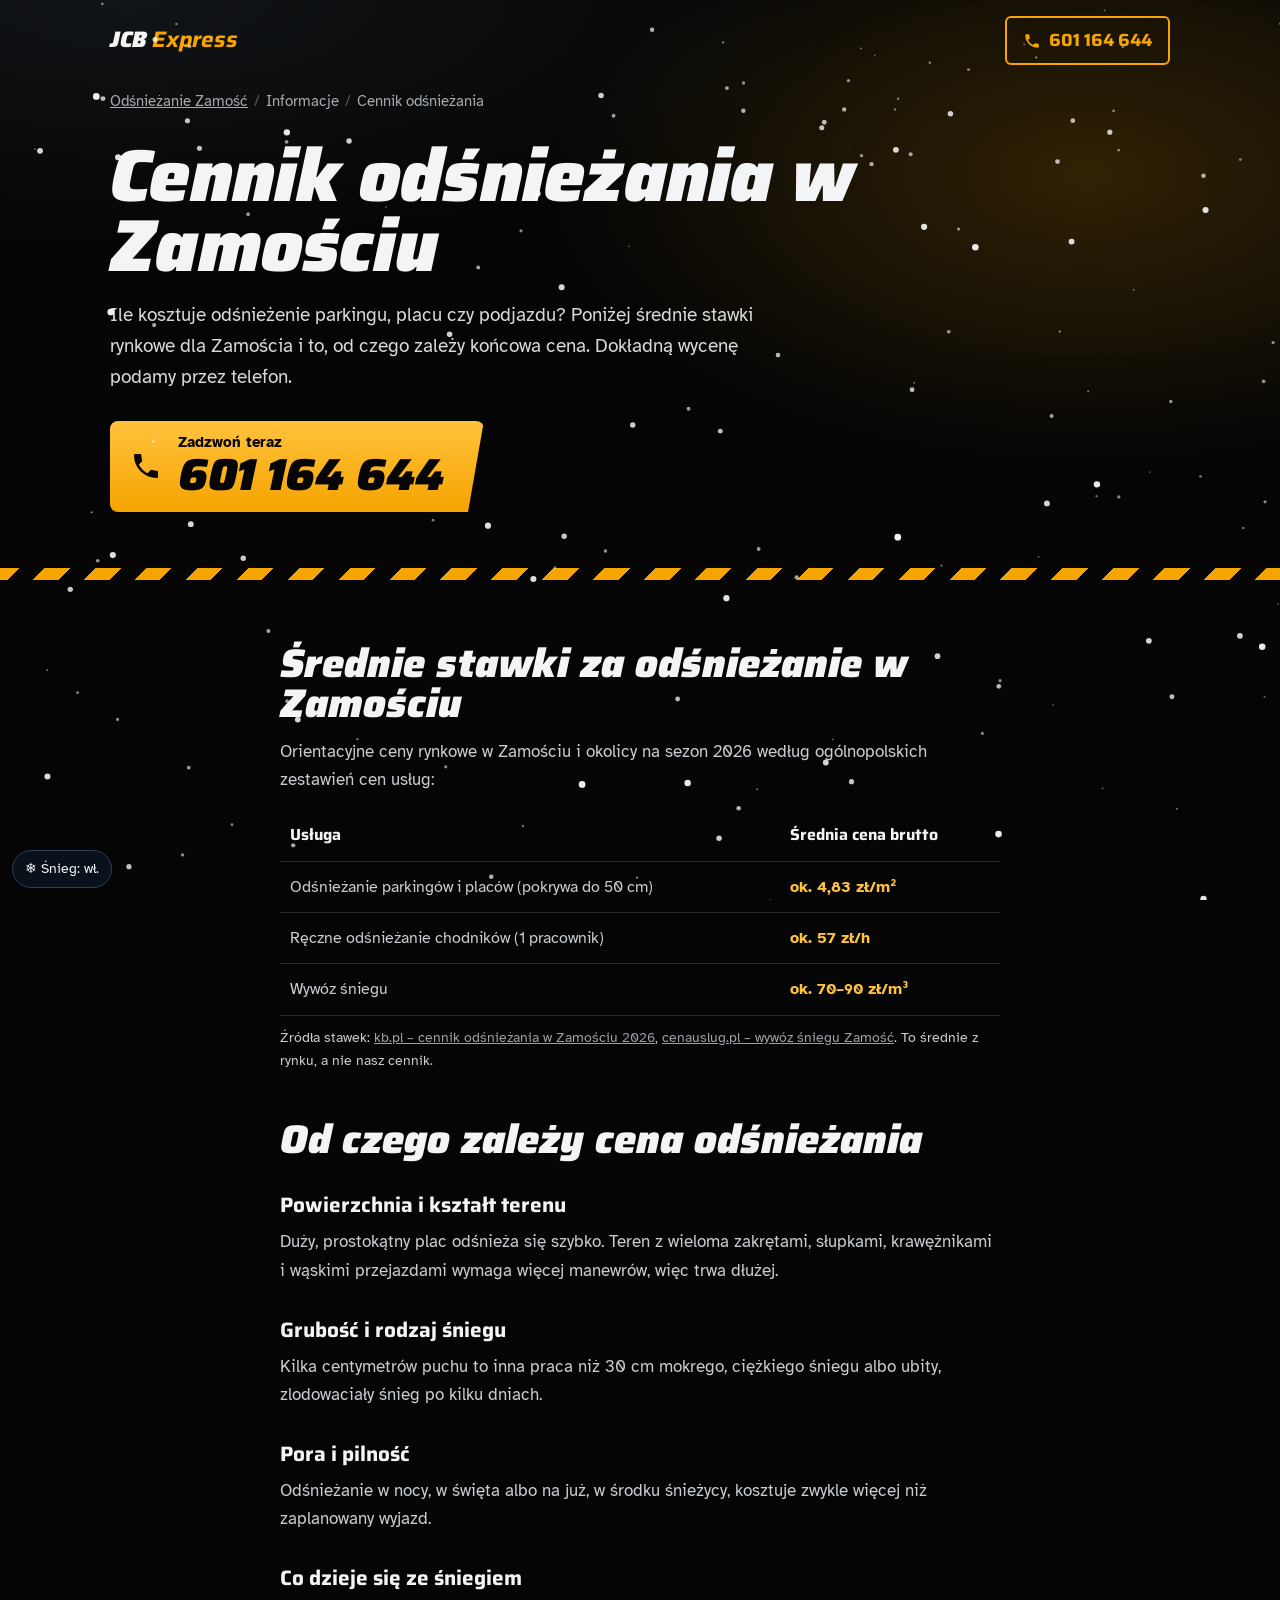
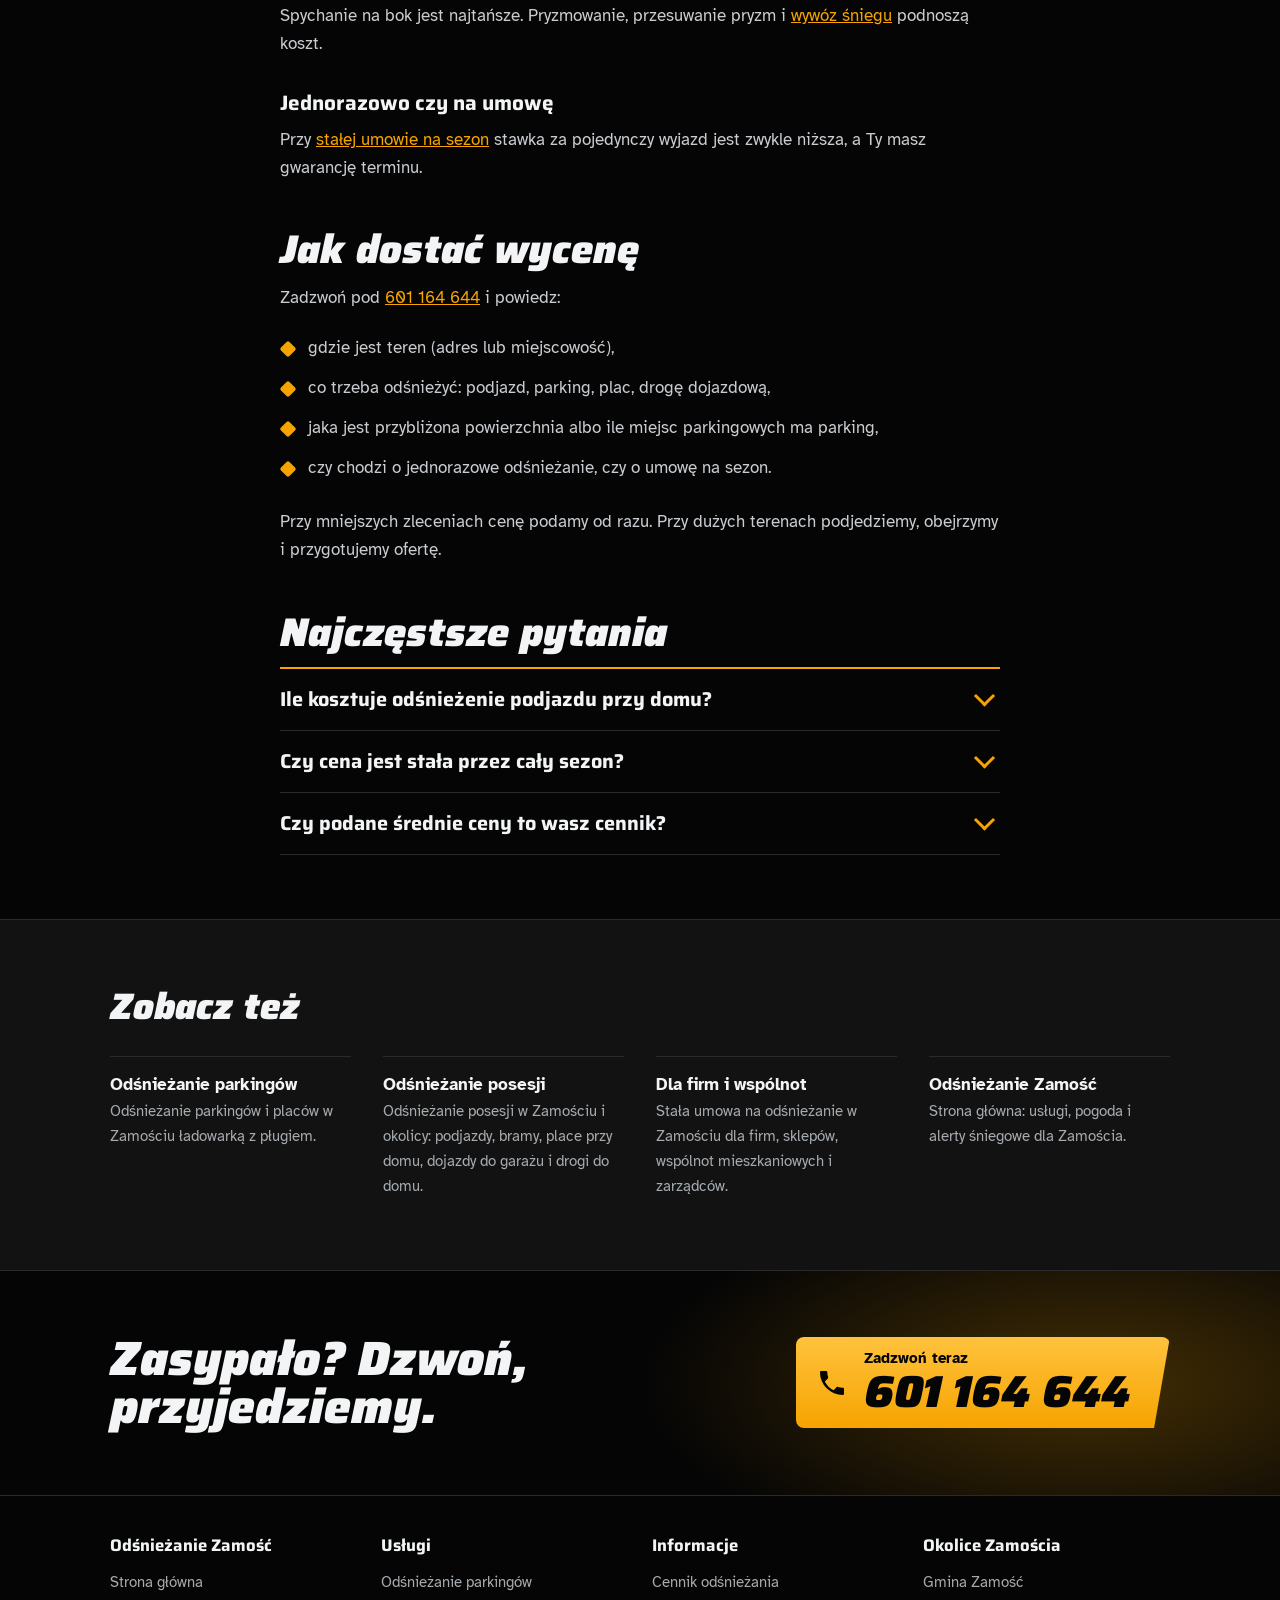
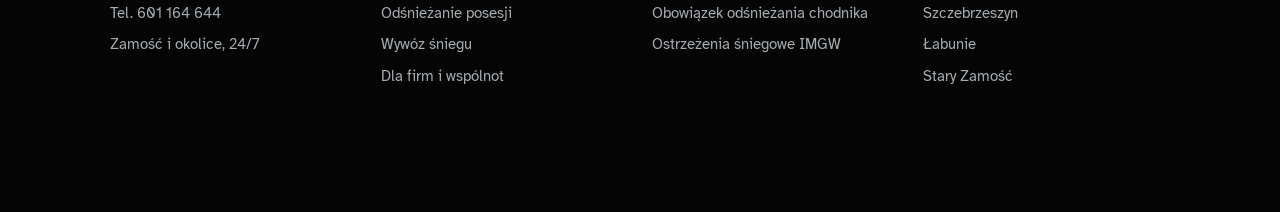
==== cennik-odsniezania-zamosc/index.html @ fded46ec "Add files via upload" ====
<!doctype html>
<html lang="pl">
<head>
<meta charset="utf-8">
<meta name="viewport" content="width=device-width, initial-scale=1">
<title>Cennik odśnieżania Zamość 2026 – ile kosztuje odśnieżanie?</title>
<meta name="description" content="Ile kosztuje odśnieżanie w Zamościu? Średnie stawki za odśnieżanie parkingów, wywóz śniegu i od czego zależy cena. Wycena przez telefon: 601 164 644.">
<meta name="robots" content="index, follow, max-image-preview:large, max-snippet:-1, max-video-preview:-1">
<link rel="canonical" href="https://www.odsniezaniezamosc.pl/cennik-odsniezania-zamosc/">
<meta name="geo.region" content="PL-LU">
<meta name="geo.placename" content="Zamość">
<meta property="og:type" content="website">
<meta property="og:locale" content="pl_PL">
<meta property="og:site_name" content="Odśnieżanie Zamość – JCB Express">
<meta property="og:title" content="Cennik odśnieżania Zamość 2026 – ile kosztuje odśnieżanie?">
<meta property="og:description" content="Ile kosztuje odśnieżanie w Zamościu? Średnie stawki za odśnieżanie parkingów, wywóz śniegu i od czego zależy cena. Wycena przez telefon: 601 164 644.">
<meta property="og:url" content="https://www.odsniezaniezamosc.pl/cennik-odsniezania-zamosc/">
<meta property="og:image" content="https://www.odsniezaniezamosc.pl/img/odsniezanie-zamosc-og.jpg">
<meta name="twitter:card" content="summary_large_image">
<meta name="format-detection" content="telephone=yes">
<meta name="theme-color" content="#050505">
<link rel="icon" href="/favicon.ico" sizes="48x48">
<link rel="apple-touch-icon" href="/img/apple-touch-icon.png">
<link rel="manifest" href="/site.webmanifest">
<link rel="preconnect" href="https://fonts.googleapis.com">
<link rel="preconnect" href="https://fonts.gstatic.com" crossorigin>
<link href="https://fonts.googleapis.com/css2?family=Saira:ital,wght@0,500;0,700;1,800;1,900&family=Atkinson+Hyperlegible:wght@400;700&display=swap" rel="stylesheet">
<link rel="stylesheet" href="/css/podstrony.css">
<script type="application/ld+json">{"@context": "https://schema.org", "@type": "BreadcrumbList", "itemListElement": [{"@type": "ListItem", "position": 1, "name": "Odśnieżanie Zamość", "item": "https://www.odsniezaniezamosc.pl/"}, {"@type": "ListItem", "position": 2, "name": "Cennik odśnieżania", "item": "https://www.odsniezaniezamosc.pl/cennik-odsniezania-zamosc/"}]}</script>
<script type="application/ld+json">{"@context": "https://schema.org", "@type": "WebPage", "url": "https://www.odsniezaniezamosc.pl/cennik-odsniezania-zamosc/", "name": "Cennik odśnieżania Zamość 2026 – ile kosztuje odśnieżanie?", "inLanguage": "pl", "primaryImageOfPage": {"@type": "ImageObject", "url": "https://www.odsniezaniezamosc.pl/img/odsniezanie-zamosc-ladowarka-jcb-plug.jpg", "width": 600, "height": 800}}</script>
<script type="application/ld+json">{"@context": "https://schema.org", "@type": "FAQPage", "mainEntity": [{"@type": "Question", "name": "Ile kosztuje odśnieżenie podjazdu przy domu?", "acceptedAnswer": {"@type": "Answer", "text": "Przy małych podjazdach cena zależy głównie od dojazdu maszyny i czasu pracy, a nie od metrów. Zadzwoń, podaj adres i wielkość podjazdu, a podamy kwotę od razu."}}, {"@type": "Question", "name": "Czy cena jest stała przez cały sezon?", "acceptedAnswer": {"@type": "Answer", "text": "Przy umowie sezonowej ustalamy stawki z góry na całą zimę. Przy zleceniach jednorazowych cena zależy od warunków w danym dniu."}}, {"@type": "Question", "name": "Czy podane średnie ceny to wasz cennik?", "acceptedAnswer": {"@type": "Answer", "text": "Nie, to średnie stawki rynkowe dla Zamościa z ogólnopolskich zestawień. Nasza cena zależy od konkretnego terenu i ustalamy ją przez telefon."}}]}</script>
<script type="application/ld+json">{"@context": "https://schema.org", "@type": "Service", "name": "Wycena odśnieżania", "serviceType": "Odśnieżanie", "url": "https://www.odsniezaniezamosc.pl/cennik-odsniezania-zamosc/", "description": "Ile kosztuje odśnieżanie w Zamościu? Średnie stawki za odśnieżanie parkingów, wywóz śniegu i od czego zależy cena. Wycena przez telefon: 601 164 644.", "provider": {"@type": "LocalBusiness", "@id": "https://www.odsniezaniezamosc.pl/#firma", "name": "JCB Express – Odśnieżanie Zamość", "telephone": "+48601164644", "url": "https://www.odsniezaniezamosc.pl/"}, "areaServed": [{"@type": "City", "name": "Zamość"}]}</script>
</head>
<body>
<canvas id="snieg" aria-hidden="true"></canvas>

<header class="hero">
  <div class="wrap">
    <nav class="bar" aria-label="Główna">
      <a class="brand" href="/" aria-label="Odśnieżanie Zamość – strona główna">JCB <b>Express</b></a>
      <a class="bar-tel" href="tel:+48601164644" aria-label="Zadzwoń: 601 164 644"><svg width="18" height="18" viewBox="0 0 24 24" aria-hidden="true"><path fill="currentColor" d="M6.6 10.8a15.1 15.1 0 0 0 6.6 6.6l2.2-2.2c.3-.3.7-.4 1-.2 1.1.4 2.3.6 3.6.6.6 0 1 .4 1 1V20c0 .6-.4 1-1 1A17 17 0 0 1 3 4c0-.6.4-1 1-1h3.5c.6 0 1 .4 1 1 0 1.3.2 2.5.6 3.6.1.3 0 .7-.2 1z"/></svg><span class="num">601 164 644</span></a>
    </nav>
    <nav class="crumbs" aria-label="Okruszki">
      <ol><li><a href="/">Odśnieżanie Zamość</a></li><li>Informacje</li><li aria-current="page">Cennik odśnieżania</li></ol>
    </nav>
    <div class="hero-in">
      <h1>Cennik odśnieżania w Zamościu</h1>
      <p class="lead">Ile kosztuje odśnieżenie parkingu, placu czy podjazdu? Poniżej średnie stawki rynkowe dla Zamościa i to, od czego zależy końcowa cena. Dokładną wycenę podamy przez telefon.</p>
      <a class="call" href="tel:+48601164644"><svg width="32" height="32" viewBox="0 0 24 24" aria-hidden="true"><path fill="currentColor" d="M6.6 10.8a15.1 15.1 0 0 0 6.6 6.6l2.2-2.2c.3-.3.7-.4 1-.2 1.1.4 2.3.6 3.6.6.6 0 1 .4 1 1V20c0 .6-.4 1-1 1A17 17 0 0 1 3 4c0-.6.4-1 1-1h3.5c.6 0 1 .4 1 1 0 1.3.2 2.5.6 3.6.1.3 0 .7-.2 1z"/></svg><span><small>Zadzwoń teraz</small><strong>601 164 644</strong></span></a>
    </div>
  </div>
  <div class="stripe" aria-hidden="true"></div>
</header>

<main>
  
  <article class="content">
    <div class="wrap narrow">

<h2>Średnie stawki za odśnieżanie w Zamościu</h2>
<p>Orientacyjne ceny rynkowe w Zamościu i okolicy na sezon 2026 według ogólnopolskich zestawień cen usług:</p>
<table class="tbl">
<thead><tr><th>Usługa</th><th>Średnia cena brutto</th></tr></thead>
<tbody>
<tr><td>Odśnieżanie parkingów i placów (pokrywa do 50 cm)</td><td class="num">ok. 4,83 zł/m²</td></tr>
<tr><td>Ręczne odśnieżanie chodników (1 pracownik)</td><td class="num">ok. 57 zł/h</td></tr>
<tr><td>Wywóz śniegu</td><td class="num">ok. 70–90 zł/m³</td></tr>
</tbody>
</table>
<p class="src">Źródła stawek: <a href="https://kb.pl/cenniki/miejskie/odsniezanie/zamosc/" rel="nofollow noopener" target="_blank">kb.pl – cennik odśnieżania w Zamościu 2026</a>, <a href="https://cenauslug.pl/dom-i-ogrod/wywoz-sniegu/zamosc" rel="nofollow noopener" target="_blank">cenauslug.pl – wywóz śniegu Zamość</a>. To średnie z rynku, a nie nasz cennik.</p>

<h2>Od czego zależy cena odśnieżania</h2>
<h3>Powierzchnia i kształt terenu</h3>
<p>Duży, prostokątny plac odśnieża się szybko. Teren z wieloma zakrętami, słupkami, krawężnikami i wąskimi przejazdami wymaga więcej manewrów, więc trwa dłużej.</p>
<h3>Grubość i rodzaj śniegu</h3>
<p>Kilka centymetrów puchu to inna praca niż 30 cm mokrego, ciężkiego śniegu albo ubity, zlodowaciały śnieg po kilku dniach.</p>
<h3>Pora i pilność</h3>
<p>Odśnieżanie w nocy, w święta albo na już, w środku śnieżycy, kosztuje zwykle więcej niż zaplanowany wyjazd.</p>
<h3>Co dzieje się ze śniegiem</h3>
<p>Spychanie na bok jest najtańsze. Pryzmowanie, przesuwanie pryzm i <a href="/wywoz-sniegu-zamosc/">wywóz śniegu</a> podnoszą koszt.</p>
<h3>Jednorazowo czy na umowę</h3>
<p>Przy <a href="/odsniezanie-dla-firm-i-wspolnot/">stałej umowie na sezon</a> stawka za pojedynczy wyjazd jest zwykle niższa, a Ty masz gwarancję terminu.</p>

<h2>Jak dostać wycenę</h2>
<p>Zadzwoń pod <a href="tel:+48601164644">601 164 644</a> i powiedz:</p>
<ul class="ticks">
<li>gdzie jest teren (adres lub miejscowość),</li>
<li>co trzeba odśnieżyć: podjazd, parking, plac, drogę dojazdową,</li>
<li>jaka jest przybliżona powierzchnia albo ile miejsc parkingowych ma parking,</li>
<li>czy chodzi o jednorazowe odśnieżanie, czy o umowę na sezon.</li>
</ul>
<p>Przy mniejszych zleceniach cenę podamy od razu. Przy dużych terenach podjedziemy, obejrzymy i przygotujemy ofertę.</p>

      <h2>Najczęstsze pytania</h2>
      <div class="faq"><details><summary>Ile kosztuje odśnieżenie podjazdu przy domu?</summary><p>Przy małych podjazdach cena zależy głównie od dojazdu maszyny i czasu pracy, a nie od metrów. Zadzwoń, podaj adres i wielkość podjazdu, a podamy kwotę od razu.</p></details><details><summary>Czy cena jest stała przez cały sezon?</summary><p>Przy umowie sezonowej ustalamy stawki z góry na całą zimę. Przy zleceniach jednorazowych cena zależy od warunków w danym dniu.</p></details><details><summary>Czy podane średnie ceny to wasz cennik?</summary><p>Nie, to średnie stawki rynkowe dla Zamościa z ogólnopolskich zestawień. Nasza cena zależy od konkretnego terenu i ustalamy ją przez telefon.</p></details></div>
    </div>
  </article>

  <section class="related" aria-labelledby="rel-h">
    <div class="wrap">
      <h2 id="rel-h">Zobacz też</h2>
      <ul class="links"><li><a href="/odsniezanie-parkingow-zamosc/">Odśnieżanie parkingów<span>Odśnieżanie parkingów i placów w Zamościu ładowarką z pługiem.</span></a></li><li><a href="/odsniezanie-posesji-zamosc/">Odśnieżanie posesji<span>Odśnieżanie posesji w Zamościu i okolicy: podjazdy, bramy, place przy domu, dojazdy do garażu i drogi do domu.</span></a></li><li><a href="/odsniezanie-dla-firm-i-wspolnot/">Dla firm i wspólnot<span>Stała umowa na odśnieżanie w Zamościu dla firm, sklepów, wspólnot mieszkaniowych i zarządców.</span></a></li><li><a href="/">Odśnieżanie Zamość<span>Strona główna: usługi, pogoda i alerty śniegowe dla Zamościa.</span></a></li></ul>
    </div>
  </section>

  <section class="closing" aria-labelledby="tel-h">
    <div class="wrap">
      <h2 id="tel-h">Zasypało? Dzwoń, przyjedziemy.</h2>
      <a class="call" href="tel:+48601164644"><svg width="32" height="32" viewBox="0 0 24 24" aria-hidden="true"><path fill="currentColor" d="M6.6 10.8a15.1 15.1 0 0 0 6.6 6.6l2.2-2.2c.3-.3.7-.4 1-.2 1.1.4 2.3.6 3.6.6.6 0 1 .4 1 1V20c0 .6-.4 1-1 1A17 17 0 0 1 3 4c0-.6.4-1 1-1h3.5c.6 0 1 .4 1 1 0 1.3.2 2.5.6 3.6.1.3 0 .7-.2 1z"/></svg><span><small>Zadzwoń teraz</small><strong>601 164 644</strong></span></a>
    </div>
  </section>
</main>

<footer>
  <div class="wrap foot">
    <div><h3>Odśnieżanie Zamość</h3><ul><li><a href="/">Strona główna</a></li><li>Tel. <a href="tel:+48601164644">601 164 644</a></li><li>Zamość i okolice, 24/7</li></ul></div>
    <div><h3>Usługi</h3><ul><li><a href="/odsniezanie-parkingow-zamosc/">Odśnieżanie parkingów</a></li><li><a href="/odsniezanie-posesji-zamosc/">Odśnieżanie posesji</a></li><li><a href="/wywoz-sniegu-zamosc/">Wywóz śniegu</a></li><li><a href="/odsniezanie-dla-firm-i-wspolnot/">Dla firm i wspólnot</a></li></ul></div>
    <div><h3>Informacje</h3><ul><li><a href="/cennik-odsniezania-zamosc/">Cennik odśnieżania</a></li><li><a href="/obowiazek-odsniezania-chodnika/">Obowiązek odśnieżania chodnika</a></li><li><a href="/ostrzezenia-sniegowe/">Ostrzeżenia śniegowe IMGW</a></li></ul></div>
    <div><h3>Okolice Zamościa</h3><ul><li><a href="/odsniezanie-gmina-zamosc/">Gmina Zamość</a></li><li><a href="/odsniezanie-szczebrzeszyn/">Szczebrzeszyn</a></li><li><a href="/odsniezanie-labunie/">Łabunie</a></li><li><a href="/odsniezanie-stary-zamosc/">Stary Zamość</a></li></ul></div>
  </div>
</footer>

<a class="dock" href="tel:+48601164644" aria-label="Zadzwoń: 601 164 644"><svg width="26" height="26" viewBox="0 0 24 24" aria-hidden="true"><path fill="currentColor" d="M6.6 10.8a15.1 15.1 0 0 0 6.6 6.6l2.2-2.2c.3-.3.7-.4 1-.2 1.1.4 2.3.6 3.6.6.6 0 1 .4 1 1V20c0 .6-.4 1-1 1A17 17 0 0 1 3 4c0-.6.4-1 1-1h3.5c.6 0 1 .4 1 1 0 1.3.2 2.5.6 3.6.1.3 0 .7-.2 1z"/></svg> Zadzwoń: 601 164 644</a>
<button type="button" class="snow-toggle" id="snow-toggle" aria-pressed="true">❄ Śnieg: wł.</button>
<script src="/js/snieg.js" defer></script>
</body>
</html>
---- css/podstrony.css ----
:root{
  --black:#050505;--coal:#121212;--line:#2a2a2a;
  --amber:#f6a400;--amber-hot:#ffc23d;--amber-deep:#b97a00;
  --snow:#f2f4f5;--mist:#a6abb0;--soft:#c9cdd1;
  --head:"Saira","Arial Narrow",sans-serif;
  --text:"Atkinson Hyperlegible",Verdana,sans-serif;
}
*{box-sizing:border-box}
html{scroll-behavior:smooth}
body{margin:0;background:var(--black);color:var(--snow);font-family:var(--text);font-size:1.0625rem;line-height:1.65;-webkit-font-smoothing:antialiased}
a{color:var(--amber)}
img{max-width:100%;display:block}
:focus-visible{outline:3px solid var(--amber-hot);outline-offset:3px;border-radius:3px}
.wrap{max-width:1100px;margin:0 auto;padding:0 20px}
.narrow{max-width:760px}

/* pasek */
.bar{display:flex;justify-content:space-between;align-items:center;gap:16px;padding:16px 0}
.brand{font-family:var(--head);font-style:italic;font-weight:900;font-size:1.4rem;text-decoration:none;color:var(--snow)}
.brand b{color:var(--amber)}
.bar-tel{display:inline-flex;align-items:center;gap:8px;font-family:var(--head);font-weight:700;font-size:1.1rem;text-decoration:none;white-space:nowrap;padding:8px 16px;border:2px solid var(--amber);border-radius:6px;color:var(--amber)}
.bar-tel:hover{background:var(--amber);color:var(--black)}

/* nagłówek podstrony */
.hero{background:radial-gradient(60% 70% at 85% 30%,rgba(246,164,0,.18),transparent 70%),radial-gradient(80% 60% at 10% 0%,rgba(150,190,230,.08),transparent 70%),var(--black)}
.crumbs{font-size:.92rem;color:var(--mist);margin:8px 0 18px}
.crumbs ol{list-style:none;margin:0;padding:0;display:flex;flex-wrap:wrap;gap:6px}
.crumbs li+li::before{content:"/";margin-right:6px;color:#555}
.crumbs a{color:var(--mist)}
.hero-in{padding:10px 0 56px}
h1{font-family:var(--head);font-style:italic;font-weight:900;font-size:clamp(2.4rem,6.4vw,4.6rem);line-height:.95;letter-spacing:-.01em;margin:0 0 18px;max-width:16ch}
.lead{font-size:1.18rem;color:#d6d9dc;max-width:58ch;margin:0 0 28px}
.call{display:inline-flex;align-items:center;gap:16px;background:linear-gradient(180deg,var(--amber-hot),var(--amber));color:var(--black);text-decoration:none;padding:14px 30px 14px 20px;border-radius:8px;clip-path:polygon(0 0,100% 0,calc(100% - 16px) 100%,0 100%)}
.call:hover{filter:brightness(1.08)}
.call span{display:flex;flex-direction:column;line-height:1}
.call small{font-weight:700;font-size:.92rem;margin-bottom:4px}
.call strong{font-family:var(--head);font-style:italic;font-weight:900;font-size:clamp(2rem,5vw,2.8rem);padding-right:10px}
.stripe{height:12px;background:repeating-linear-gradient(-45deg,var(--amber) 0 18px,var(--black) 18px 36px)}

/* treść */
.content{padding:64px 0}
.content h2{font-family:var(--head);font-style:italic;font-weight:900;font-size:clamp(1.8rem,4vw,2.5rem);line-height:1;margin:48px 0 14px}
.content h2:first-child{margin-top:0}
.content h3{font-family:var(--head);font-weight:700;font-size:1.3rem;margin:28px 0 6px}
.content p{color:var(--soft);margin:0 0 16px}
.content ul.ticks{list-style:none;padding:0;margin:0 0 20px}
.content ul.ticks li{position:relative;padding:6px 0 6px 28px;color:var(--soft)}
.content ul.ticks li::before{content:"";position:absolute;left:2px;top:15px;width:12px;height:12px;background:var(--amber);border-radius:2px;transform:rotate(45deg)}
.content strong{color:var(--snow)}
.note{border-left:4px solid var(--amber);background:rgba(255,255,255,.04);padding:14px 18px;border-radius:0 8px 8px 0;margin:24px 0}
.note p:last-child{margin:0}
.tbl{width:100%;border-collapse:collapse;margin:8px 0 10px;font-size:1rem}
.tbl th,.tbl td{text-align:left;padding:12px 10px;border-bottom:1px solid var(--line);vertical-align:top}
.tbl th{font-family:var(--head);font-weight:700;color:var(--snow)}
.tbl td{color:var(--soft)}
.tbl td.num{white-space:nowrap;color:var(--amber-hot);font-weight:700}
.src{font-size:.88rem;color:#7d848a}
.src a{color:#9aa1a7}
.photo{margin:28px 0;border-radius:10px;overflow:hidden;border:1px solid var(--line)}
.photo img{width:100%;max-height:520px;object-fit:cover}
.towns{display:flex;flex-wrap:wrap;gap:8px;list-style:none;margin:8px 0 20px;padding:0}
.towns li{padding:6px 14px;border:1.5px solid var(--line);border-radius:6px;font-weight:700;background:var(--coal);color:var(--snow)}

/* FAQ */
.faq{border-top:2px solid var(--amber);margin-top:8px}
details{border-bottom:1px solid var(--line)}
summary{cursor:pointer;list-style:none;position:relative;padding:18px 44px 18px 0;font-family:var(--head);font-weight:700;font-size:1.25rem;line-height:1.25}
summary::-webkit-details-marker{display:none}
summary::after{content:"";position:absolute;right:8px;top:50%;width:12px;height:12px;border-right:3px solid var(--amber);border-bottom:3px solid var(--amber);transform:translateY(-70%) rotate(45deg);transition:transform .2s}
details[open] summary::after{transform:translateY(-30%) rotate(-135deg)}
details p{margin:0 0 20px}

/* powiązane */
.related{background:var(--coal);padding:56px 0;border-top:1px solid var(--line)}
.related h2{font-family:var(--head);font-style:italic;font-weight:900;font-size:clamp(1.7rem,3.6vw,2.3rem);margin:0 0 20px}
.links{display:grid;grid-template-columns:repeat(auto-fill,minmax(240px,1fr));gap:0 32px;list-style:none;margin:0;padding:0}
.links a{display:block;padding:14px 0;border-top:1px solid var(--line);color:var(--snow);text-decoration:none;font-weight:700}
.links a:hover{color:var(--amber)}
.links a span{display:block;font-weight:400;color:var(--mist);font-size:.95rem}

/* zamknięcie */
.closing{background:radial-gradient(50% 120% at 85% 50%,rgba(246,164,0,.26),transparent 70%),var(--black);border-top:1px solid var(--line);padding:64px 0}
.closing .wrap{display:flex;flex-wrap:wrap;justify-content:space-between;align-items:center;gap:24px}
.closing h2{font-family:var(--head);font-style:italic;font-weight:900;font-size:clamp(1.9rem,4.4vw,3rem);line-height:1;margin:0;max-width:16ch}

footer{border-top:1px solid var(--line);color:var(--mist);padding:36px 0 120px;font-size:.95rem}
.foot{display:grid;grid-template-columns:repeat(auto-fit,minmax(200px,1fr));gap:24px}
.foot h3{font-family:var(--head);font-weight:700;color:var(--snow);font-size:1.05rem;margin:0 0 8px}
.foot ul{list-style:none;margin:0;padding:0}
.foot li{padding:3px 0}
.foot a{color:var(--mist);text-decoration:none}
.foot a:hover{color:var(--amber)}

.dock{position:fixed;left:12px;right:12px;bottom:12px;z-index:20;display:none;align-items:center;justify-content:center;gap:12px;background:linear-gradient(180deg,var(--amber-hot),var(--amber));color:var(--black);text-decoration:none;font-family:var(--head);font-style:italic;font-weight:900;font-size:1.5rem;padding:14px;border-radius:10px;box-shadow:0 10px 30px rgba(0,0,0,.6)}
#snieg{position:fixed;inset:0;width:100%;height:100%;pointer-events:none;z-index:15}
.snow-toggle{position:fixed;left:12px;bottom:12px;z-index:25;background:rgba(10,20,32,.8);color:var(--snow);border:1px solid #2b4058;border-radius:999px;padding:7px 12px;font:inherit;font-size:.85rem;cursor:pointer}

@media (max-width:760px){
  .content{padding:44px 0}
  .dock{display:flex}
  .snow-toggle{left:auto;right:12px;bottom:84px;padding:5px 10px;font-size:.78rem}
  .tbl th,.tbl td{padding:10px 6px;font-size:.95rem}
}
@media (max-width:440px){
  .wrap{padding:0 16px}
  .bar-tel .num{display:none}
  .call{width:100%}
}
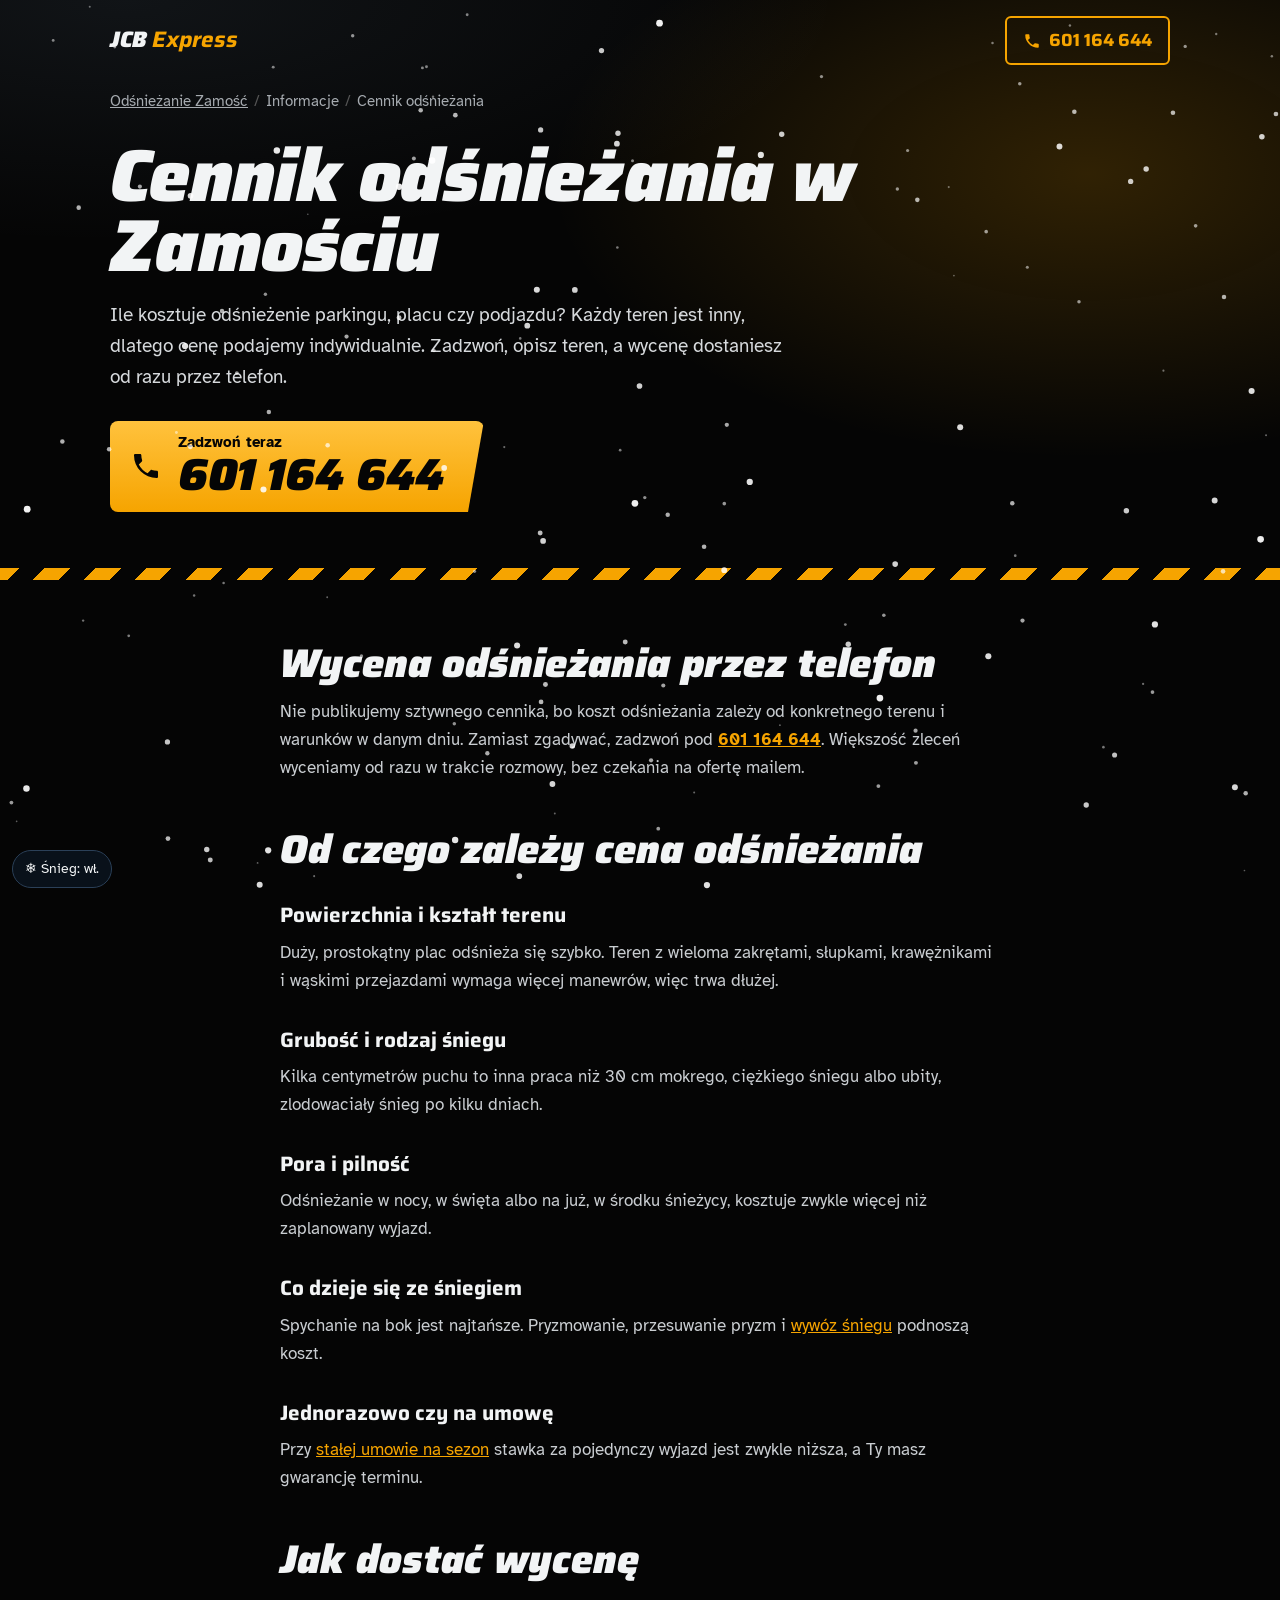
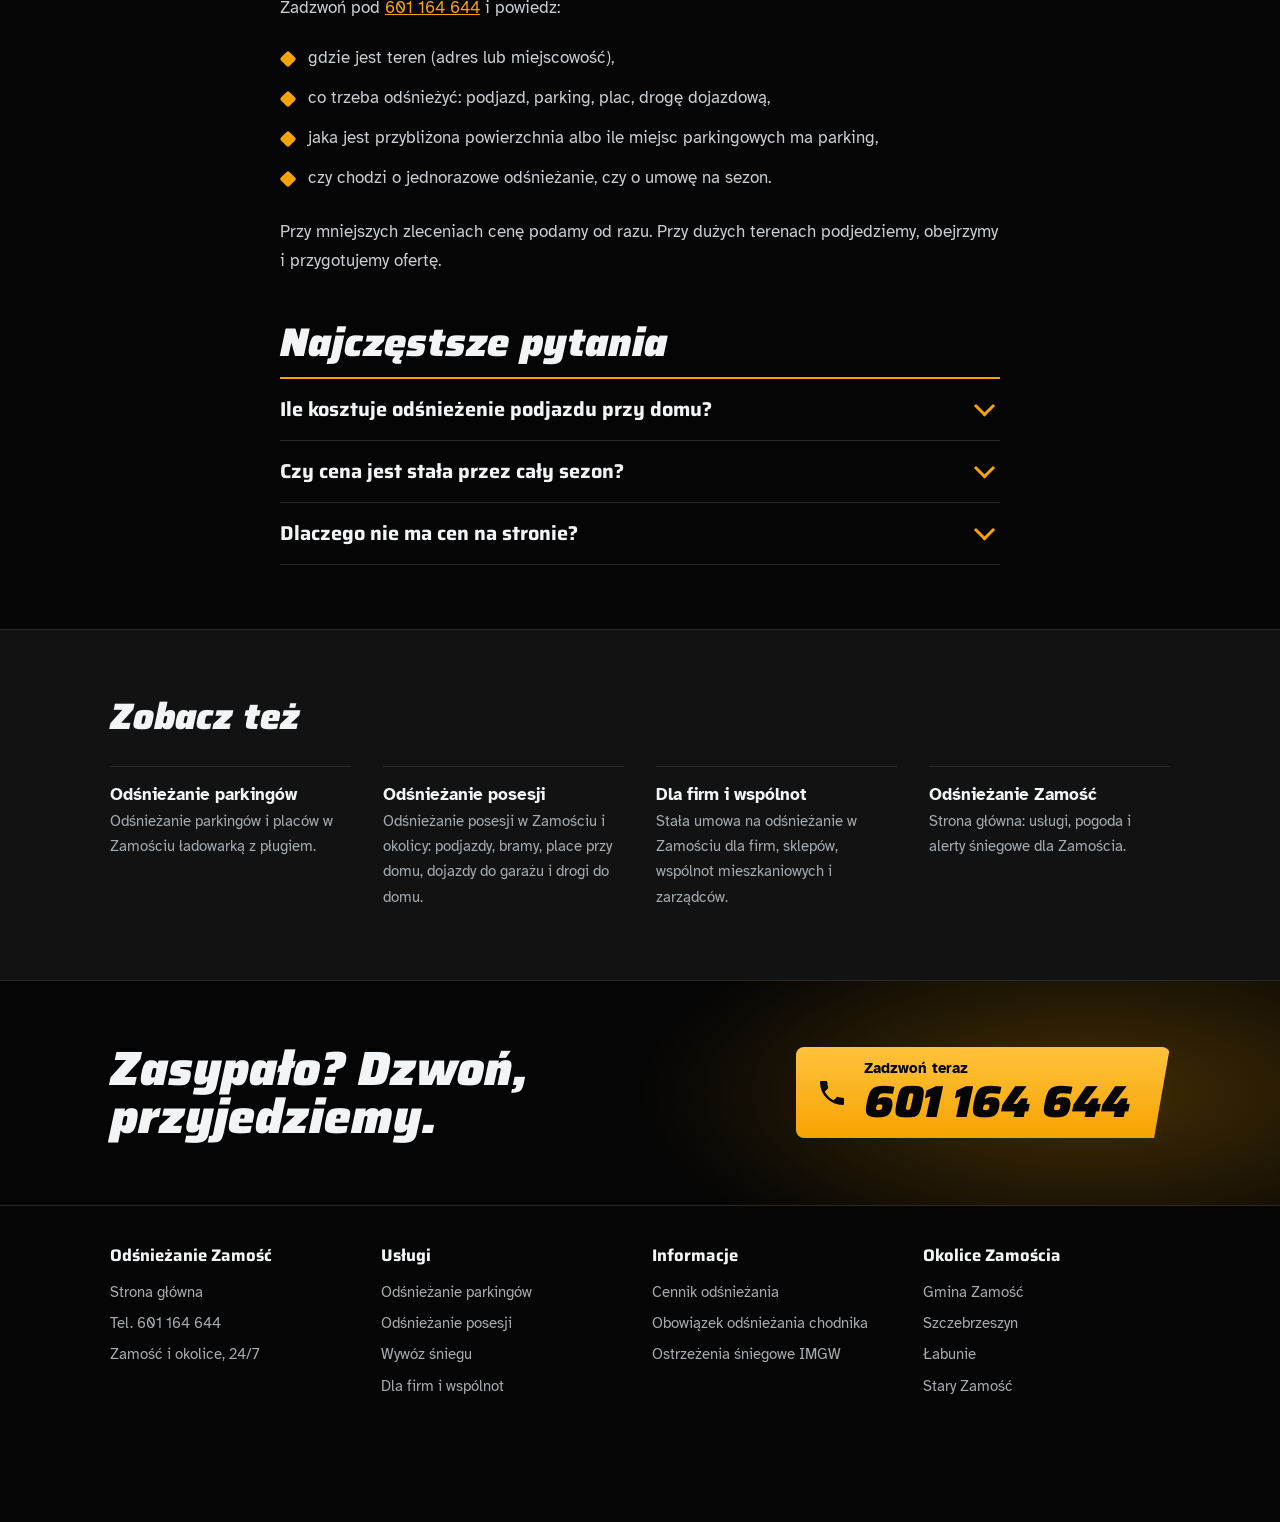
==== commit 154fc88a: "Add files via upload" ====
--- a/cennik-odsniezania-zamosc/index.html
+++ b/cennik-odsniezania-zamosc/index.html
@@ -3,8 +3,8 @@
 <head>
 <meta charset="utf-8">
 <meta name="viewport" content="width=device-width, initial-scale=1">
-<title>Cennik odśnieżania Zamość 2026 – ile kosztuje odśnieżanie?</title>
-<meta name="description" content="Ile kosztuje odśnieżanie w Zamościu? Średnie stawki za odśnieżanie parkingów, wywóz śniegu i od czego zależy cena. Wycena przez telefon: 601 164 644.">
+<title>Cennik odśnieżania Zamość – wycena przez telefon 601 164 644</title>
+<meta name="description" content="Ile kosztuje odśnieżanie w Zamościu? Od czego zależy cena odśnieżania parkingu, placu i posesji. Szybka wycena przez telefon: 601 164 644.">
 <meta name="robots" content="index, follow, max-image-preview:large, max-snippet:-1, max-video-preview:-1">
 <link rel="canonical" href="https://www.odsniezaniezamosc.pl/cennik-odsniezania-zamosc/">
 <meta name="geo.region" content="PL-LU">
@@ -12,8 +12,8 @@
 <meta property="og:type" content="website">
 <meta property="og:locale" content="pl_PL">
 <meta property="og:site_name" content="Odśnieżanie Zamość – JCB Express">
-<meta property="og:title" content="Cennik odśnieżania Zamość 2026 – ile kosztuje odśnieżanie?">
-<meta property="og:description" content="Ile kosztuje odśnieżanie w Zamościu? Średnie stawki za odśnieżanie parkingów, wywóz śniegu i od czego zależy cena. Wycena przez telefon: 601 164 644.">
+<meta property="og:title" content="Cennik odśnieżania Zamość – wycena przez telefon 601 164 644">
+<meta property="og:description" content="Ile kosztuje odśnieżanie w Zamościu? Od czego zależy cena odśnieżania parkingu, placu i posesji. Szybka wycena przez telefon: 601 164 644.">
 <meta property="og:url" content="https://www.odsniezaniezamosc.pl/cennik-odsniezania-zamosc/">
 <meta property="og:image" content="https://www.odsniezaniezamosc.pl/img/odsniezanie-zamosc-og.jpg">
 <meta name="twitter:card" content="summary_large_image">
@@ -27,9 +27,9 @@
 <link href="https://fonts.googleapis.com/css2?family=Saira:ital,wght@0,500;0,700;1,800;1,900&family=Atkinson+Hyperlegible:wght@400;700&display=swap" rel="stylesheet">
 <link rel="stylesheet" href="/css/podstrony.css">
 <script type="application/ld+json">{"@context": "https://schema.org", "@type": "BreadcrumbList", "itemListElement": [{"@type": "ListItem", "position": 1, "name": "Odśnieżanie Zamość", "item": "https://www.odsniezaniezamosc.pl/"}, {"@type": "ListItem", "position": 2, "name": "Cennik odśnieżania", "item": "https://www.odsniezaniezamosc.pl/cennik-odsniezania-zamosc/"}]}</script>
-<script type="application/ld+json">{"@context": "https://schema.org", "@type": "WebPage", "url": "https://www.odsniezaniezamosc.pl/cennik-odsniezania-zamosc/", "name": "Cennik odśnieżania Zamość 2026 – ile kosztuje odśnieżanie?", "inLanguage": "pl", "primaryImageOfPage": {"@type": "ImageObject", "url": "https://www.odsniezaniezamosc.pl/img/odsniezanie-zamosc-ladowarka-jcb-plug.jpg", "width": 600, "height": 800}}</script>
-<script type="application/ld+json">{"@context": "https://schema.org", "@type": "FAQPage", "mainEntity": [{"@type": "Question", "name": "Ile kosztuje odśnieżenie podjazdu przy domu?", "acceptedAnswer": {"@type": "Answer", "text": "Przy małych podjazdach cena zależy głównie od dojazdu maszyny i czasu pracy, a nie od metrów. Zadzwoń, podaj adres i wielkość podjazdu, a podamy kwotę od razu."}}, {"@type": "Question", "name": "Czy cena jest stała przez cały sezon?", "acceptedAnswer": {"@type": "Answer", "text": "Przy umowie sezonowej ustalamy stawki z góry na całą zimę. Przy zleceniach jednorazowych cena zależy od warunków w danym dniu."}}, {"@type": "Question", "name": "Czy podane średnie ceny to wasz cennik?", "acceptedAnswer": {"@type": "Answer", "text": "Nie, to średnie stawki rynkowe dla Zamościa z ogólnopolskich zestawień. Nasza cena zależy od konkretnego terenu i ustalamy ją przez telefon."}}]}</script>
-<script type="application/ld+json">{"@context": "https://schema.org", "@type": "Service", "name": "Wycena odśnieżania", "serviceType": "Odśnieżanie", "url": "https://www.odsniezaniezamosc.pl/cennik-odsniezania-zamosc/", "description": "Ile kosztuje odśnieżanie w Zamościu? Średnie stawki za odśnieżanie parkingów, wywóz śniegu i od czego zależy cena. Wycena przez telefon: 601 164 644.", "provider": {"@type": "LocalBusiness", "@id": "https://www.odsniezaniezamosc.pl/#firma", "name": "JCB Express – Odśnieżanie Zamość", "telephone": "+48601164644", "url": "https://www.odsniezaniezamosc.pl/"}, "areaServed": [{"@type": "City", "name": "Zamość"}]}</script>
+<script type="application/ld+json">{"@context": "https://schema.org", "@type": "WebPage", "url": "https://www.odsniezaniezamosc.pl/cennik-odsniezania-zamosc/", "name": "Cennik odśnieżania Zamość – wycena przez telefon 601 164 644", "inLanguage": "pl", "primaryImageOfPage": {"@type": "ImageObject", "url": "https://www.odsniezaniezamosc.pl/img/odsniezanie-zamosc-ladowarka-jcb-plug.jpg", "width": 600, "height": 800}}</script>
+<script type="application/ld+json">{"@context": "https://schema.org", "@type": "FAQPage", "mainEntity": [{"@type": "Question", "name": "Ile kosztuje odśnieżenie podjazdu przy domu?", "acceptedAnswer": {"@type": "Answer", "text": "Przy małych podjazdach cena zależy głównie od dojazdu maszyny i czasu pracy, a nie od metrów. Zadzwoń, podaj adres i wielkość podjazdu, a podamy kwotę od razu."}}, {"@type": "Question", "name": "Czy cena jest stała przez cały sezon?", "acceptedAnswer": {"@type": "Answer", "text": "Przy umowie sezonowej ustalamy stawki z góry na całą zimę. Przy zleceniach jednorazowych cena zależy od warunków w danym dniu."}}, {"@type": "Question", "name": "Dlaczego nie ma cen na stronie?", "acceptedAnswer": {"@type": "Answer", "text": "Bo każdy teren jest inny: liczy się powierzchnia, ilość śniegu, pora i to, co dzieje się ze śniegiem. Cenę podajemy przez telefon pod numerem 601 164 644, zwykle od razu w trakcie rozmowy."}}]}</script>
+<script type="application/ld+json">{"@context": "https://schema.org", "@type": "Service", "name": "Wycena odśnieżania", "serviceType": "Odśnieżanie", "url": "https://www.odsniezaniezamosc.pl/cennik-odsniezania-zamosc/", "description": "Ile kosztuje odśnieżanie w Zamościu? Od czego zależy cena odśnieżania parkingu, placu i posesji. Szybka wycena przez telefon: 601 164 644.", "provider": {"@type": "LocalBusiness", "@id": "https://www.odsniezaniezamosc.pl/#firma", "name": "JCB Express – Odśnieżanie Zamość", "telephone": "+48601164644", "url": "https://www.odsniezaniezamosc.pl/"}, "areaServed": [{"@type": "City", "name": "Zamość"}]}</script>
 </head>
 <body>
 <canvas id="snieg" aria-hidden="true"></canvas>
@@ -45,7 +45,7 @@
     </nav>
     <div class="hero-in">
       <h1>Cennik odśnieżania w Zamościu</h1>
-      <p class="lead">Ile kosztuje odśnieżenie parkingu, placu czy podjazdu? Poniżej średnie stawki rynkowe dla Zamościa i to, od czego zależy końcowa cena. Dokładną wycenę podamy przez telefon.</p>
+      <p class="lead">Ile kosztuje odśnieżenie parkingu, placu czy podjazdu? Każdy teren jest inny, dlatego cenę podajemy indywidualnie. Zadzwoń, opisz teren, a wycenę dostaniesz od razu przez telefon.</p>
       <a class="call" href="tel:+48601164644"><svg width="32" height="32" viewBox="0 0 24 24" aria-hidden="true"><path fill="currentColor" d="M6.6 10.8a15.1 15.1 0 0 0 6.6 6.6l2.2-2.2c.3-.3.7-.4 1-.2 1.1.4 2.3.6 3.6.6.6 0 1 .4 1 1V20c0 .6-.4 1-1 1A17 17 0 0 1 3 4c0-.6.4-1 1-1h3.5c.6 0 1 .4 1 1 0 1.3.2 2.5.6 3.6.1.3 0 .7-.2 1z"/></svg><span><small>Zadzwoń teraz</small><strong>601 164 644</strong></span></a>
     </div>
   </div>
@@ -57,18 +57,8 @@
   <article class="content">
     <div class="wrap narrow">
 
-<h2>Średnie stawki za odśnieżanie w Zamościu</h2>
-<p>Orientacyjne ceny rynkowe w Zamościu i okolicy na sezon 2026 według ogólnopolskich zestawień cen usług:</p>
-<table class="tbl">
-<thead><tr><th>Usługa</th><th>Średnia cena brutto</th></tr></thead>
-<tbody>
-<tr><td>Odśnieżanie parkingów i placów (pokrywa do 50 cm)</td><td class="num">ok. 4,83 zł/m²</td></tr>
-<tr><td>Ręczne odśnieżanie chodników (1 pracownik)</td><td class="num">ok. 57 zł/h</td></tr>
-<tr><td>Wywóz śniegu</td><td class="num">ok. 70–90 zł/m³</td></tr>
-</tbody>
-</table>
-<p class="src">Źródła stawek: <a href="https://kb.pl/cenniki/miejskie/odsniezanie/zamosc/" rel="nofollow noopener" target="_blank">kb.pl – cennik odśnieżania w Zamościu 2026</a>, <a href="https://cenauslug.pl/dom-i-ogrod/wywoz-sniegu/zamosc" rel="nofollow noopener" target="_blank">cenauslug.pl – wywóz śniegu Zamość</a>. To średnie z rynku, a nie nasz cennik.</p>
-
+<h2>Wycena odśnieżania przez telefon</h2>
+<p>Nie publikujemy sztywnego cennika, bo koszt odśnieżania zależy od konkretnego terenu i warunków w danym dniu. Zamiast zgadywać, zadzwoń pod <strong><a href="tel:+48601164644">601 164 644</a></strong>. Większość zleceń wyceniamy od razu w trakcie rozmowy, bez czekania na ofertę mailem.</p>
 <h2>Od czego zależy cena odśnieżania</h2>
 <h3>Powierzchnia i kształt terenu</h3>
 <p>Duży, prostokątny plac odśnieża się szybko. Teren z wieloma zakrętami, słupkami, krawężnikami i wąskimi przejazdami wymaga więcej manewrów, więc trwa dłużej.</p>
@@ -92,7 +82,7 @@
 <p>Przy mniejszych zleceniach cenę podamy od razu. Przy dużych terenach podjedziemy, obejrzymy i przygotujemy ofertę.</p>
 
       <h2>Najczęstsze pytania</h2>
-      <div class="faq"><details><summary>Ile kosztuje odśnieżenie podjazdu przy domu?</summary><p>Przy małych podjazdach cena zależy głównie od dojazdu maszyny i czasu pracy, a nie od metrów. Zadzwoń, podaj adres i wielkość podjazdu, a podamy kwotę od razu.</p></details><details><summary>Czy cena jest stała przez cały sezon?</summary><p>Przy umowie sezonowej ustalamy stawki z góry na całą zimę. Przy zleceniach jednorazowych cena zależy od warunków w danym dniu.</p></details><details><summary>Czy podane średnie ceny to wasz cennik?</summary><p>Nie, to średnie stawki rynkowe dla Zamościa z ogólnopolskich zestawień. Nasza cena zależy od konkretnego terenu i ustalamy ją przez telefon.</p></details></div>
+      <div class="faq"><details><summary>Ile kosztuje odśnieżenie podjazdu przy domu?</summary><p>Przy małych podjazdach cena zależy głównie od dojazdu maszyny i czasu pracy, a nie od metrów. Zadzwoń, podaj adres i wielkość podjazdu, a podamy kwotę od razu.</p></details><details><summary>Czy cena jest stała przez cały sezon?</summary><p>Przy umowie sezonowej ustalamy stawki z góry na całą zimę. Przy zleceniach jednorazowych cena zależy od warunków w danym dniu.</p></details><details><summary>Dlaczego nie ma cen na stronie?</summary><p>Bo każdy teren jest inny: liczy się powierzchnia, ilość śniegu, pora i to, co dzieje się ze śniegiem. Cenę podajemy przez telefon pod numerem 601 164 644, zwykle od razu w trakcie rozmowy.</p></details></div>
     </div>
   </article>
 
